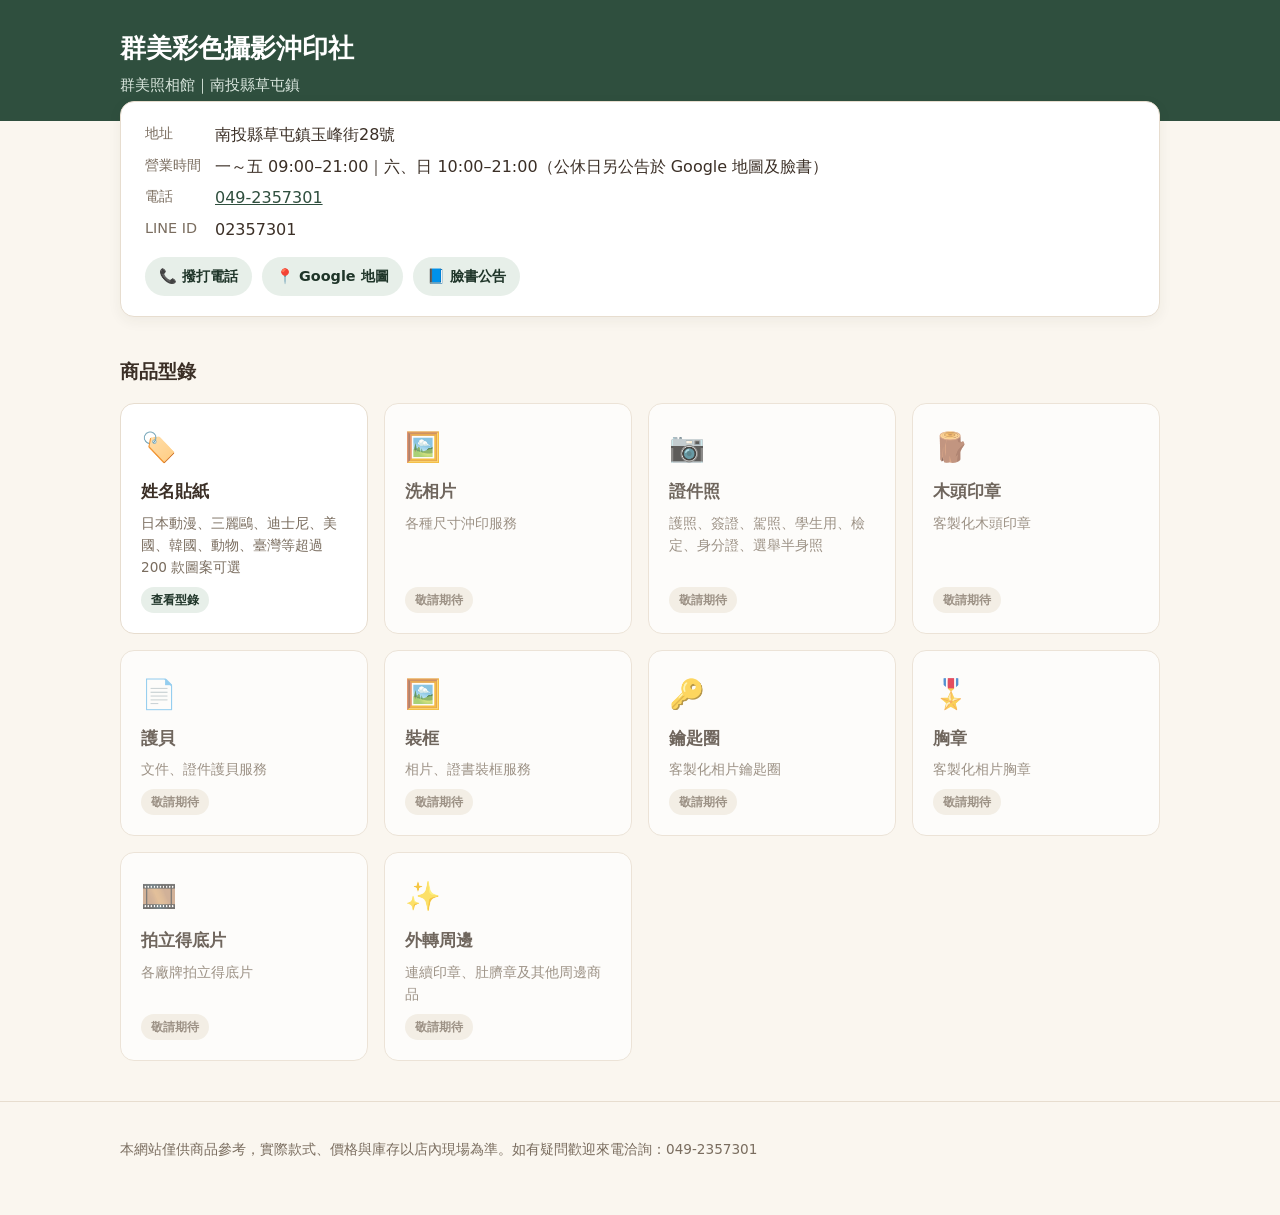
==== index.html @ 198d62b3 "Initial catalog site: shop info homepage + name-stickers product catalog Static HTML/CSS/JS site wit" ====
<!DOCTYPE html>
<html lang="zh-Hant">
<head>
<meta charset="UTF-8">
<meta name="viewport" content="width=device-width, initial-scale=1.0">
<title>群美彩色攝影沖印社｜群美照相館</title>
<meta name="description" content="群美彩色攝影沖印社（群美照相館）商品型錄：洗相片、證件照、姓名貼紙、木頭印章、護貝、裝框、鑰匙圈、胸章、拍立得底片等">
<link rel="stylesheet" href="assets/css/style.css">
</head>
<body>

<header class="site-header">
  <div class="container">
    <h1 class="shop-name">群美彩色攝影沖印社</h1>
    <p class="shop-tagline">群美照相館｜南投縣草屯鎮</p>
  </div>
</header>

<div class="container">
  <section class="contact-card">
    <dl>
      <dt>地址</dt>
      <dd>南投縣草屯鎮玉峰街28號</dd>
      <dt>營業時間</dt>
      <dd>一～五 09:00–21:00｜六、日 10:00–21:00（公休日另公告於 Google 地圖及臉書）</dd>
      <dt>電話</dt>
      <dd><a href="tel:0492357301">049-2357301</a></dd>
      <dt>LINE ID</dt>
      <dd>02357301</dd>
    </dl>
    <div class="contact-links">
      <a href="tel:0492357301">📞 撥打電話</a>
      <a href="https://maps.app.goo.gl/vcmczfnRVmaAkrhf8" target="_blank" rel="noopener">📍 Google 地圖</a>
      <a href="https://www.facebook.com/people/%E7%BE%A4%E7%BE%8E%E7%9B%B8%E9%A4%A8/100057357283445/" target="_blank" rel="noopener">📘 臉書公告</a>
    </div>
  </section>

  <h2 class="section-title">商品型錄</h2>
  <div class="category-grid" id="category-grid"></div>
</div>

<footer class="site-footer">
  <div class="container">
    <p>本網站僅供商品參考，實際款式、價格與庫存以店內現場為準。如有疑問歡迎來電洽詢：049-2357301</p>
  </div>
</footer>

<script src="assets/js/main.js"></script>
<script>
  loadJson("data/categories.json").then((categories) => {
    renderCategoryGrid(categories, document.getElementById("category-grid"));
  });
</script>
</body>
</html>
---- assets/css/style.css ----
:root {
  --color-bg: #faf6ef;
  --color-surface: #ffffff;
  --color-text: #3b2f26;
  --color-text-muted: #7a6d5f;
  --color-accent: #2f4f3e;
  --color-accent-dark: #1f3529;
  --color-accent-soft: #e7efe9;
  --color-border: #e7ddcf;
  --color-badge-soldout: #b5452f;
  --radius: 14px;
  --max-width: 1080px;
}

* { box-sizing: border-box; }

html, body {
  margin: 0;
  padding: 0;
  background: var(--color-bg);
  color: var(--color-text);
  font-family: "Noto Sans TC", "PingFang TC", "Microsoft JhengHei", system-ui, sans-serif;
  line-height: 1.6;
}

a { color: var(--color-accent); }

.container {
  max-width: var(--max-width);
  margin: 0 auto;
  padding: 0 20px;
}

/* Header */
.site-header {
  background: var(--color-accent);
  color: #fff;
  padding: 28px 0 24px;
}

.site-header .shop-name {
  margin: 0;
  font-size: 1.6rem;
  font-weight: 700;
}

.site-header .shop-tagline {
  margin: 4px 0 0;
  color: #d9e6dd;
  font-size: 0.95rem;
}

.breadcrumb {
  padding: 14px 0;
  font-size: 0.9rem;
}

.breadcrumb a { text-decoration: none; }

/* Contact info card */
.contact-card {
  background: var(--color-surface);
  border: 1px solid var(--color-border);
  border-radius: var(--radius);
  padding: 20px 24px;
  margin: -20px auto 32px;
  max-width: var(--max-width);
  box-shadow: 0 4px 14px rgba(59, 47, 38, 0.06);
  position: relative;
  z-index: 1;
}

.contact-card dl {
  display: grid;
  grid-template-columns: auto 1fr;
  gap: 6px 14px;
  margin: 0;
}

.contact-card dt {
  color: var(--color-text-muted);
  font-size: 0.9rem;
  white-space: nowrap;
}

.contact-card dd {
  margin: 0;
}

.contact-links {
  margin-top: 14px;
  display: flex;
  flex-wrap: wrap;
  gap: 10px;
}

.contact-links a {
  display: inline-flex;
  align-items: center;
  gap: 6px;
  background: var(--color-accent-soft);
  color: var(--color-accent-dark);
  text-decoration: none;
  padding: 8px 14px;
  border-radius: 999px;
  font-size: 0.9rem;
  font-weight: 600;
}

.contact-links a:hover { background: #d9e9dd; }

/* Section titles */
.section-title {
  font-size: 1.2rem;
  margin: 0 0 16px;
  padding-top: 8px;
}

/* Category grid */
.category-grid {
  display: grid;
  grid-template-columns: repeat(auto-fill, minmax(220px, 1fr));
  gap: 16px;
  margin-bottom: 40px;
}

.category-card {
  background: var(--color-surface);
  border: 1px solid var(--color-border);
  border-radius: var(--radius);
  padding: 20px;
  text-decoration: none;
  color: var(--color-text);
  display: flex;
  flex-direction: column;
  gap: 8px;
  transition: transform 0.15s ease, box-shadow 0.15s ease;
}

.category-card.is-available:hover {
  transform: translateY(-2px);
  box-shadow: 0 8px 18px rgba(59, 47, 38, 0.1);
}

.category-card .icon { font-size: 1.8rem; }

.category-card .title {
  font-weight: 700;
  font-size: 1.05rem;
}

.category-card .desc {
  font-size: 0.85rem;
  color: var(--color-text-muted);
  flex-grow: 1;
}

.category-card .status {
  font-size: 0.78rem;
  font-weight: 600;
  align-self: flex-start;
  padding: 3px 10px;
  border-radius: 999px;
}

.category-card.is-available .status {
  background: var(--color-accent-soft);
  color: var(--color-accent-dark);
}

.category-card.is-soon {
  opacity: 0.72;
  cursor: default;
}

.category-card.is-soon .status {
  background: #f1ece2;
  color: var(--color-text-muted);
}

/* Filters (name-stickers page) */
.filter-bar {
  display: flex;
  flex-wrap: wrap;
  gap: 8px;
  margin-bottom: 16px;
}

.filter-chip {
  border: 1px solid var(--color-border);
  background: var(--color-surface);
  color: var(--color-text);
  padding: 7px 16px;
  border-radius: 999px;
  font-size: 0.88rem;
  cursor: pointer;
}

.filter-chip.is-active {
  background: var(--color-accent);
  border-color: var(--color-accent);
  color: #fff;
}

.search-box {
  width: 100%;
  padding: 12px 16px;
  border-radius: 999px;
  border: 1px solid var(--color-border);
  font-size: 1rem;
  margin-bottom: 20px;
  background: var(--color-surface);
}

.search-box:focus {
  outline: 2px solid var(--color-accent);
  outline-offset: 1px;
}

.result-count {
  color: var(--color-text-muted);
  font-size: 0.88rem;
  margin: 0 0 14px;
}

/* Product grid */
.product-grid {
  display: grid;
  grid-template-columns: repeat(auto-fill, minmax(150px, 1fr));
  gap: 14px;
  margin-bottom: 40px;
}

.product-card {
  background: var(--color-surface);
  border: 1px solid var(--color-border);
  border-radius: var(--radius);
  overflow: hidden;
  display: flex;
  flex-direction: column;
  position: relative;
}

.product-card .thumb-wrap {
  aspect-ratio: 1 / 1;
  background: var(--color-accent-soft);
  display: flex;
  align-items: center;
  justify-content: center;
  overflow: hidden;
}

.product-card img {
  width: 100%;
  height: 100%;
  object-fit: cover;
  display: block;
}

.product-card .no-image {
  color: var(--color-text-muted);
  font-size: 0.78rem;
  text-align: center;
  padding: 10px;
}

.product-card .info {
  padding: 10px 12px 12px;
}

.product-card .name {
  font-weight: 600;
  font-size: 0.92rem;
  margin: 0 0 4px;
}

.product-card .meta {
  font-size: 0.78rem;
  color: var(--color-text-muted);
  margin: 0 0 6px;
}

.product-card .price {
  font-weight: 700;
  color: var(--color-accent-dark);
  font-size: 1rem;
}

.badge-soldout {
  position: absolute;
  top: 8px;
  right: 8px;
  background: var(--color-badge-soldout);
  color: #fff;
  font-size: 0.72rem;
  font-weight: 700;
  padding: 3px 9px;
  border-radius: 999px;
}

.empty-state {
  text-align: center;
  color: var(--color-text-muted);
  padding: 40px 0;
}

/* Footer */
.site-footer {
  border-top: 1px solid var(--color-border);
  padding: 24px 0 40px;
  color: var(--color-text-muted);
  font-size: 0.85rem;
  margin-top: 40px;
}

@media (max-width: 480px) {
  .contact-card dl { grid-template-columns: 1fr; }
  .contact-card dt { margin-top: 6px; }
}
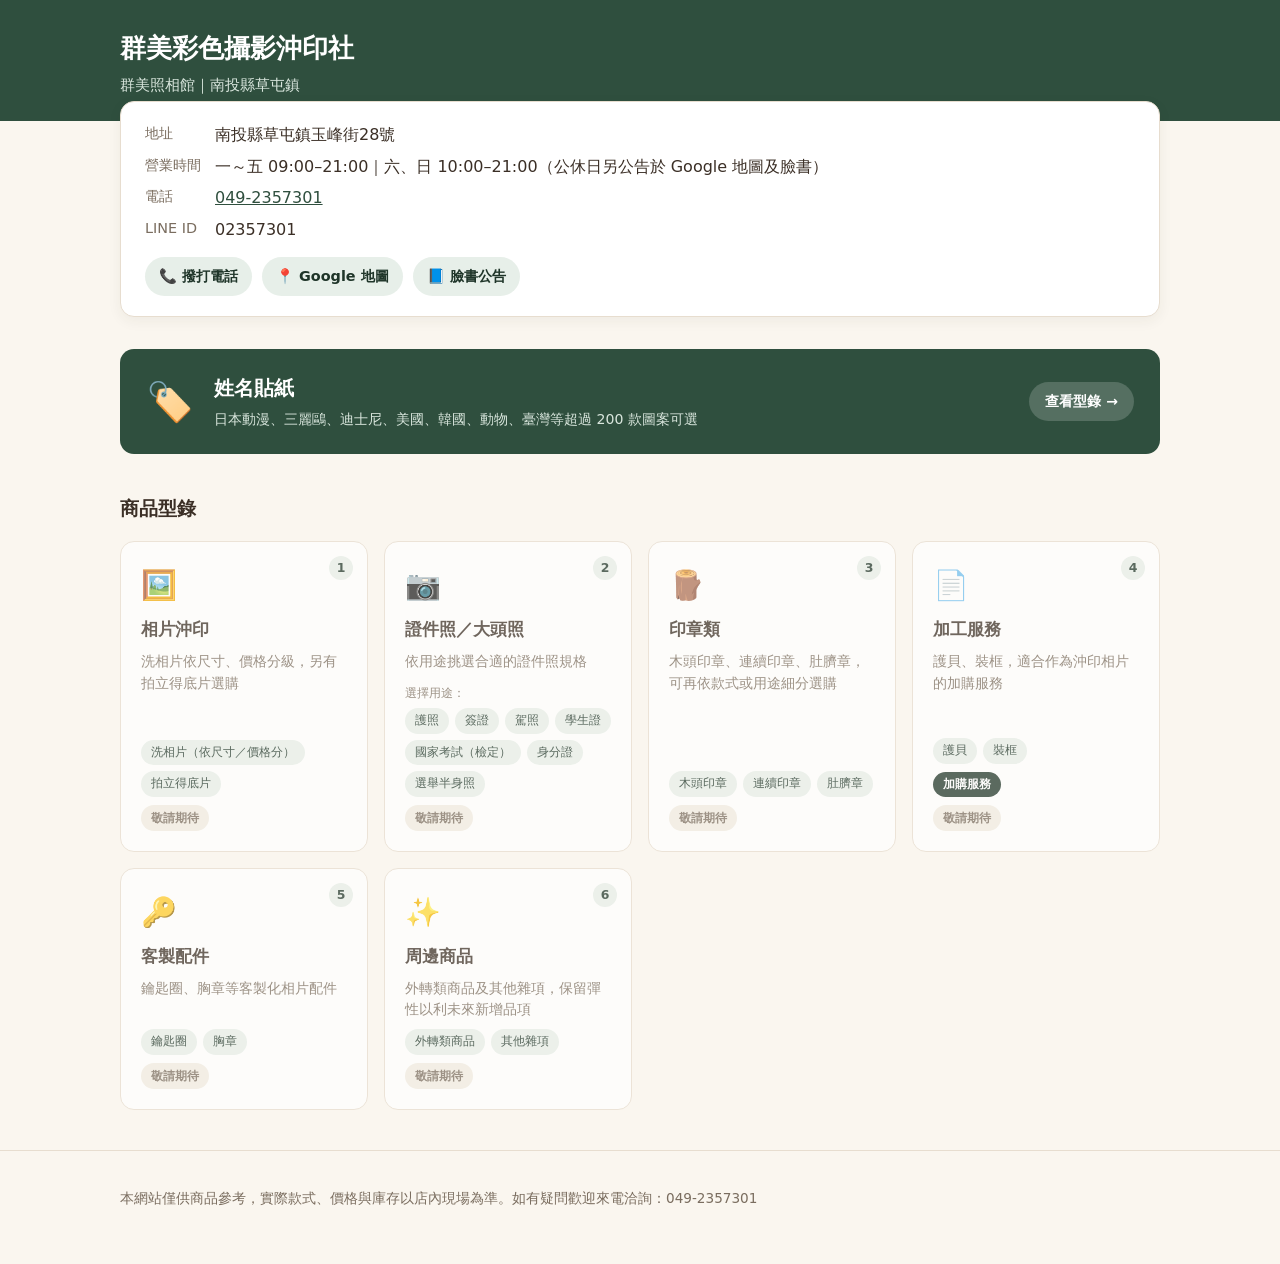
==== commit f228e6b3: "Restructure homepage into 6 categories with 姓名貼紙 as a featured section - 姓名貼紙 now renders as its own" ====
--- a/index.html
+++ b/index.html
@@ -4,7 +4,7 @@
 <meta charset="UTF-8">
 <meta name="viewport" content="width=device-width, initial-scale=1.0">
 <title>群美彩色攝影沖印社｜群美照相館</title>
-<meta name="description" content="群美彩色攝影沖印社（群美照相館）商品型錄：洗相片、證件照、姓名貼紙、木頭印章、護貝、裝框、鑰匙圈、胸章、拍立得底片等">
+<meta name="description" content="群美彩色攝影沖印社（群美照相館）商品型錄：姓名貼紙、相片沖印、證件照、印章類、加工服務、客製配件、周邊商品等">
 <link rel="stylesheet" href="assets/css/style.css">
 </head>
 <body>
@@ -35,6 +35,8 @@
     </div>
   </section>
 
+  <div id="featured-category"></div>
+
   <h2 class="section-title">商品型錄</h2>
   <div class="category-grid" id="category-grid"></div>
 </div>
@@ -48,8 +50,13 @@
 <script src="assets/js/main.js"></script>
 <script>
   loadJson("data/categories.json").then((categories) => {
-    renderCategoryGrid(categories, document.getElementById("category-grid"));
+    const featured = categories.find((c) => c.featured);
+    const numbered = categories
+      .filter((c) => !c.featured)
+      .sort((a, b) => (a.number || 0) - (b.number || 0));
+    renderFeaturedCategory(featured, document.getElementById("featured-category"));
+    renderCategoryGrid(numbered, document.getElementById("category-grid"));
   });
 </script>
 </body>
-</html>
+</html>
--- a/assets/css/style.css
+++ b/assets/css/style.css
@@ -116,6 +116,54 @@
   padding-top: 8px;
 }
 
+/* Featured category (姓名貼紙 independent section) */
+.featured-card {
+  display: flex;
+  align-items: center;
+  gap: 20px;
+  background: var(--color-accent);
+  color: #fff;
+  border-radius: var(--radius);
+  padding: 22px 26px;
+  margin-bottom: 32px;
+  text-decoration: none;
+  transition: transform 0.15s ease, box-shadow 0.15s ease;
+}
+
+.featured-card:hover {
+  transform: translateY(-2px);
+  box-shadow: 0 10px 24px rgba(31, 53, 41, 0.3);
+}
+
+.featured-icon {
+  font-size: 2.4rem;
+  flex-shrink: 0;
+}
+
+.featured-body { flex: 1; min-width: 0; }
+
+.featured-title {
+  margin: 0 0 4px;
+  font-size: 1.25rem;
+  color: #fff;
+}
+
+.featured-desc {
+  margin: 0;
+  font-size: 0.88rem;
+  color: #d9e6dd;
+}
+
+.featured-cta {
+  font-weight: 700;
+  white-space: nowrap;
+  background: rgba(255, 255, 255, 0.18);
+  padding: 8px 16px;
+  border-radius: 999px;
+  font-size: 0.88rem;
+  flex-shrink: 0;
+}
+
 /* Category grid */
 .category-grid {
   display: grid;
@@ -134,7 +182,54 @@
   display: flex;
   flex-direction: column;
   gap: 8px;
+  position: relative;
   transition: transform 0.15s ease, box-shadow 0.15s ease;
+}
+
+.category-number {
+  position: absolute;
+  top: 14px;
+  right: 14px;
+  width: 24px;
+  height: 24px;
+  border-radius: 50%;
+  background: var(--color-accent-soft);
+  color: var(--color-accent-dark);
+  font-size: 0.78rem;
+  font-weight: 700;
+  display: flex;
+  align-items: center;
+  justify-content: center;
+}
+
+.subtag-label {
+  font-size: 0.78rem;
+  color: var(--color-text-muted);
+  margin: 2px 0 -2px;
+}
+
+.subtag-wrap {
+  display: flex;
+  flex-wrap: wrap;
+  gap: 6px;
+}
+
+.subtag {
+  background: var(--color-accent-soft);
+  color: var(--color-accent-dark);
+  font-size: 0.76rem;
+  padding: 3px 10px;
+  border-radius: 999px;
+}
+
+.service-tag {
+  align-self: flex-start;
+  background: var(--color-accent-dark);
+  color: #fff;
+  font-size: 0.74rem;
+  font-weight: 700;
+  padding: 3px 10px;
+  border-radius: 999px;
 }
 
 .category-card.is-available:hover {
@@ -178,6 +273,35 @@
   color: var(--color-text-muted);
 }
 
+/* Order info box */
+.order-info {
+  background: var(--color-accent-soft);
+  border: 1px solid var(--color-border);
+  border-radius: var(--radius);
+  padding: 18px 22px;
+  margin-bottom: 24px;
+}
+
+.order-info-title {
+  margin: 0 0 8px;
+  font-size: 1.05rem;
+}
+
+.order-info ol {
+  margin: 8px 0;
+  padding-left: 1.4em;
+}
+
+.order-info li {
+  margin-bottom: 4px;
+}
+
+.order-info-contact {
+  margin: 10px 0 0;
+  font-weight: 700;
+  color: var(--color-accent-dark);
+}
+
 /* Filters (name-stickers page) */
 .filter-bar {
   display: flex;
@@ -194,6 +318,11 @@
   border-radius: 999px;
   font-size: 0.88rem;
   cursor: pointer;
+}
+
+.filter-chip.is-coming-soon {
+  color: var(--color-text-muted);
+  border-style: dashed;
 }
 
 .filter-chip.is-active {
@@ -239,6 +368,11 @@
   display: flex;
   flex-direction: column;
   position: relative;
+  cursor: pointer;
+}
+
+.product-card:hover {
+  box-shadow: 0 6px 16px rgba(59, 47, 38, 0.1);
 }
 
 .product-card .thumb-wrap {
@@ -248,6 +382,7 @@
   align-items: center;
   justify-content: center;
   overflow: hidden;
+  position: relative;
 }
 
 .product-card img {
@@ -286,16 +421,36 @@
   font-size: 1rem;
 }
 
+.badge-soldout,
+.badge-gift {
+  position: absolute;
+  right: 8px;
+  color: #fff;
+  font-size: 0.72rem;
+  font-weight: 700;
+  padding: 3px 9px;
+  border-radius: 999px;
+}
+
 .badge-soldout {
-  position: absolute;
   top: 8px;
-  right: 8px;
   background: var(--color-badge-soldout);
-  color: #fff;
-  font-size: 0.72rem;
-  font-weight: 700;
-  padding: 3px 9px;
-  border-radius: 999px;
+}
+
+.badge-gift {
+  top: 8px;
+  background: var(--color-accent);
+}
+
+.badge-soldout + .badge-gift,
+.badge-gift + .badge-soldout {
+  top: 36px;
+}
+
+.id-tag {
+  color: var(--color-text-muted);
+  font-weight: 400;
+  font-size: 0.82rem;
 }
 
 .empty-state {
@@ -317,3 +472,108 @@
   .contact-card dl { grid-template-columns: 1fr; }
   .contact-card dt { margin-top: 6px; }
 }
+
+/* Product detail modal */
+.modal-overlay {
+  position: fixed;
+  inset: 0;
+  background: rgba(30, 24, 18, 0.6);
+  display: flex;
+  align-items: center;
+  justify-content: center;
+  padding: 20px;
+  z-index: 100;
+}
+
+.modal-overlay[hidden] { display: none; }
+
+.modal-box {
+  background: var(--color-surface);
+  border-radius: var(--radius);
+  max-width: 640px;
+  width: 100%;
+  max-height: 90vh;
+  overflow-y: auto;
+  position: relative;
+  padding: 20px;
+}
+
+.modal-close {
+  position: absolute;
+  top: 10px;
+  right: 10px;
+  width: 36px;
+  height: 36px;
+  border-radius: 999px;
+  border: none;
+  background: var(--color-accent-soft);
+  color: var(--color-accent-dark);
+  font-size: 1.4rem;
+  line-height: 1;
+  cursor: pointer;
+  z-index: 1;
+}
+
+.modal-images {
+  display: flex;
+  gap: 14px;
+  flex-wrap: wrap;
+  margin-bottom: 16px;
+}
+
+.modal-image-block {
+  flex: 1 1 200px;
+  text-align: center;
+}
+
+.modal-img {
+  width: 100%;
+  max-height: 320px;
+  object-fit: contain;
+  background: var(--color-accent-soft);
+  border-radius: 10px;
+}
+
+.modal-image-block .no-image {
+  aspect-ratio: 1 / 1;
+  background: var(--color-accent-soft);
+  border-radius: 10px;
+  display: flex;
+  align-items: center;
+  justify-content: center;
+  color: var(--color-text-muted);
+}
+
+.modal-image-caption {
+  margin: 8px 0 0;
+  font-size: 0.85rem;
+  color: var(--color-text-muted);
+}
+
+.modal-name {
+  margin: 0 0 6px;
+  font-size: 1.2rem;
+}
+
+.modal-meta {
+  color: var(--color-text-muted);
+  margin: 0 0 8px;
+}
+
+.modal-price {
+  font-size: 1.3rem;
+  font-weight: 700;
+  color: var(--color-accent-dark);
+  margin: 0 0 8px;
+}
+
+.modal-soldout {
+  display: inline-block;
+  background: var(--color-badge-soldout);
+  color: #fff;
+  font-weight: 700;
+  font-size: 0.85rem;
+  padding: 4px 12px;
+  border-radius: 999px;
+  margin: 0;
+}
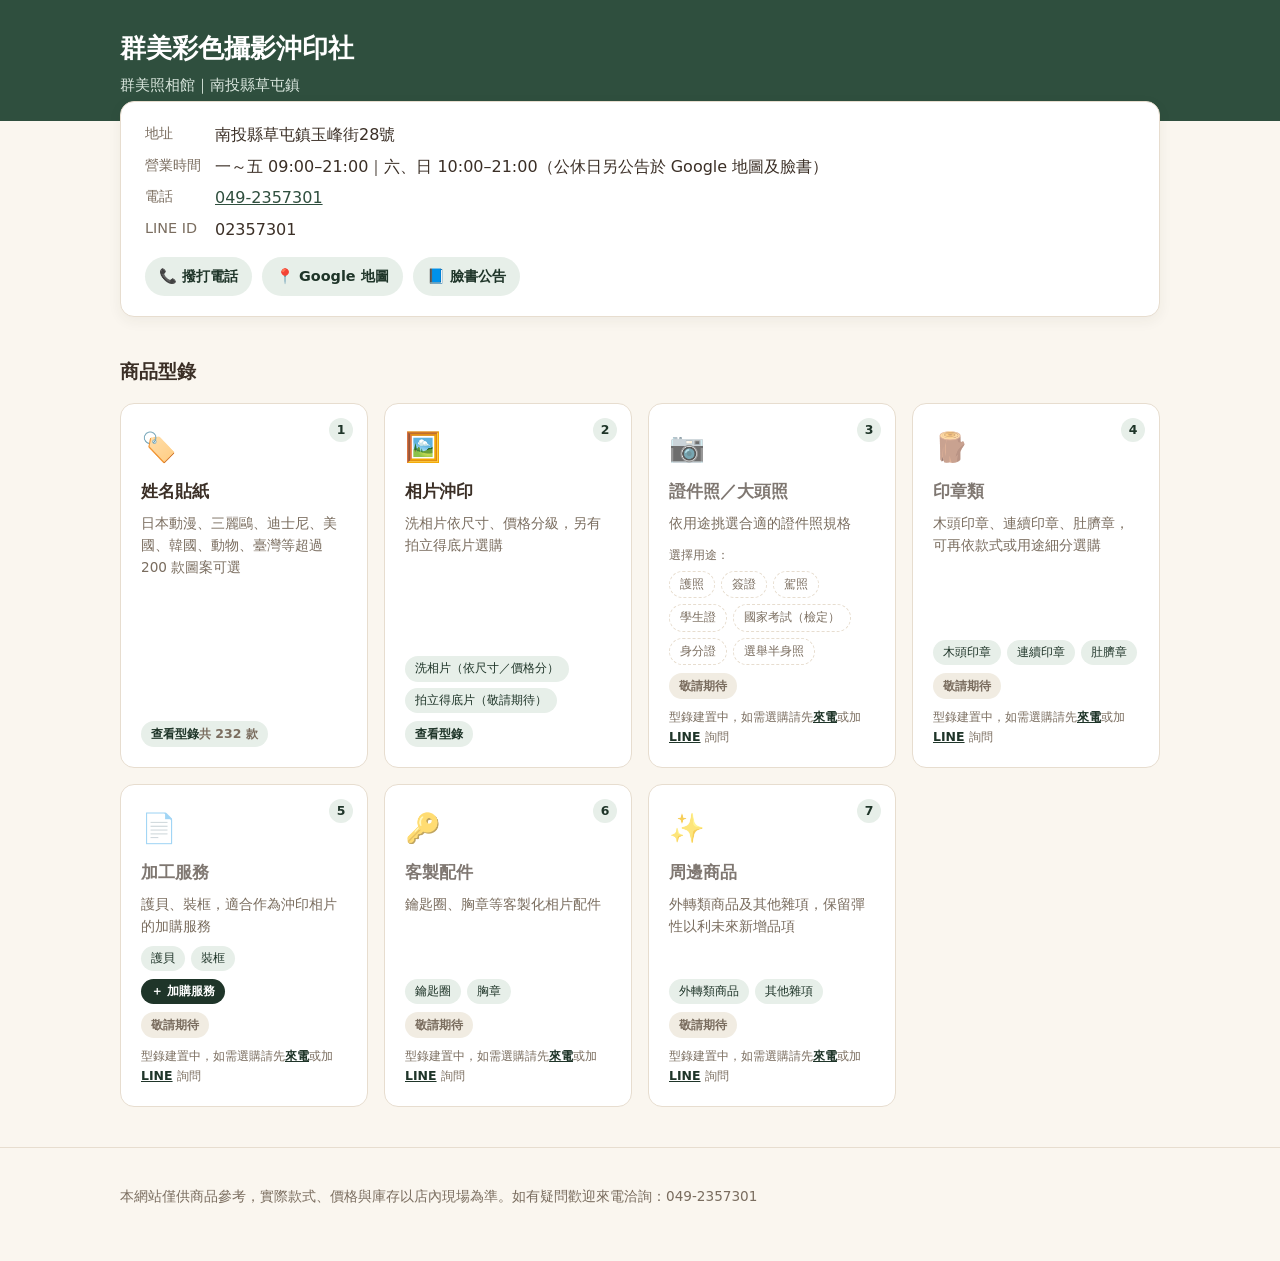
==== commit 3fa7d233: "Merge 姓名貼紙 into the numbered category grid as item 1 of 7 - Removed the standalone featured banner; " ====
--- a/index.html
+++ b/index.html
@@ -35,8 +35,6 @@
     </div>
   </section>
 
-  <div id="featured-category"></div>
-
   <h2 class="section-title">商品型錄</h2>
   <div class="category-grid" id="category-grid"></div>
 </div>
@@ -50,12 +48,8 @@
 <script src="assets/js/main.js"></script>
 <script>
   loadJson("data/categories.json").then((categories) => {
-    const featured = categories.find((c) => c.featured);
-    const numbered = categories
-      .filter((c) => !c.featured)
-      .sort((a, b) => (a.number || 0) - (b.number || 0));
-    renderFeaturedCategory(featured, document.getElementById("featured-category"));
-    renderCategoryGrid(numbered, document.getElementById("category-grid"));
+    const sorted = [...categories].sort((a, b) => (a.number || 0) - (b.number || 0));
+    renderCategoryGrid(sorted, document.getElementById("category-grid"));
   });
 </script>
 </body>
--- a/assets/css/style.css
+++ b/assets/css/style.css
@@ -116,52 +116,61 @@
   padding-top: 8px;
 }
 
-/* Featured category (姓名貼紙 independent section) */
-.featured-card {
-  display: flex;
-  align-items: center;
-  gap: 20px;
-  background: var(--color-accent);
-  color: #fff;
+/* Price table */
+.table-wrap {
+  overflow-x: auto;
+  margin-bottom: 24px;
+  border: 1px solid var(--color-border);
   border-radius: var(--radius);
-  padding: 22px 26px;
-  margin-bottom: 32px;
-  text-decoration: none;
-  transition: transform 0.15s ease, box-shadow 0.15s ease;
-}
-
-.featured-card:hover {
-  transform: translateY(-2px);
-  box-shadow: 0 10px 24px rgba(31, 53, 41, 0.3);
-}
-
-.featured-icon {
-  font-size: 2.4rem;
-  flex-shrink: 0;
-}
-
-.featured-body { flex: 1; min-width: 0; }
-
-.featured-title {
-  margin: 0 0 4px;
-  font-size: 1.25rem;
-  color: #fff;
-}
-
-.featured-desc {
-  margin: 0;
-  font-size: 0.88rem;
-  color: #d9e6dd;
-}
-
-.featured-cta {
-  font-weight: 700;
+}
+
+.price-table {
+  width: 100%;
+  border-collapse: collapse;
+  background: var(--color-surface);
+  font-size: 0.92rem;
+}
+
+.price-table th,
+.price-table td {
+  padding: 12px 16px;
+  text-align: left;
   white-space: nowrap;
-  background: rgba(255, 255, 255, 0.18);
-  padding: 8px 16px;
-  border-radius: 999px;
-  font-size: 0.88rem;
-  flex-shrink: 0;
+}
+
+.price-table thead th {
+  background: var(--color-accent-soft);
+  color: var(--color-accent-dark);
+  font-weight: 700;
+}
+
+.price-table tbody tr:not(:last-child) {
+  border-bottom: 1px solid var(--color-border);
+}
+
+.price-table .col-note {
+  color: var(--color-text-muted);
+  white-space: normal;
+}
+
+.price-table .col-price {
+  font-weight: 700;
+  color: var(--color-accent-dark);
+}
+
+.size-chart-gallery {
+  display: flex;
+  flex-direction: column;
+  gap: 16px;
+  margin-bottom: 24px;
+}
+
+.size-chart-gallery img {
+  width: 100%;
+  height: auto;
+  border-radius: var(--radius);
+  border: 1px solid var(--color-border);
+  background: var(--color-surface);
 }
 
 /* Category grid */
@@ -222,6 +231,12 @@
   border-radius: 999px;
 }
 
+.subtag.is-soon {
+  background: transparent;
+  border: 1px dashed var(--color-border);
+  color: var(--color-text-muted);
+}
+
 .service-tag {
   align-self: flex-start;
   background: var(--color-accent-dark);
@@ -250,10 +265,16 @@
   flex-grow: 1;
 }
 
+.status-row {
+  display: flex;
+  align-items: center;
+  gap: 8px;
+  flex-wrap: wrap;
+}
+
 .category-card .status {
   font-size: 0.78rem;
   font-weight: 600;
-  align-self: flex-start;
   padding: 3px 10px;
   border-radius: 999px;
 }
@@ -263,14 +284,36 @@
   color: var(--color-accent-dark);
 }
 
+.count-badge {
+  font-size: 0.78rem;
+  color: var(--color-text-muted);
+  font-weight: 600;
+}
+
 .category-card.is-soon {
-  opacity: 0.72;
   cursor: default;
+}
+
+.category-card.is-soon .icon,
+.category-card.is-soon .title {
+  opacity: 0.65;
 }
 
 .category-card.is-soon .status {
   background: #f1ece2;
   color: var(--color-text-muted);
+}
+
+.inquiry-line {
+  margin: 0;
+  font-size: 0.78rem;
+  color: var(--color-text-muted);
+}
+
+.inquiry-link {
+  font-weight: 700;
+  color: var(--color-accent-dark);
+  text-decoration: underline;
 }
 
 /* Order info box */
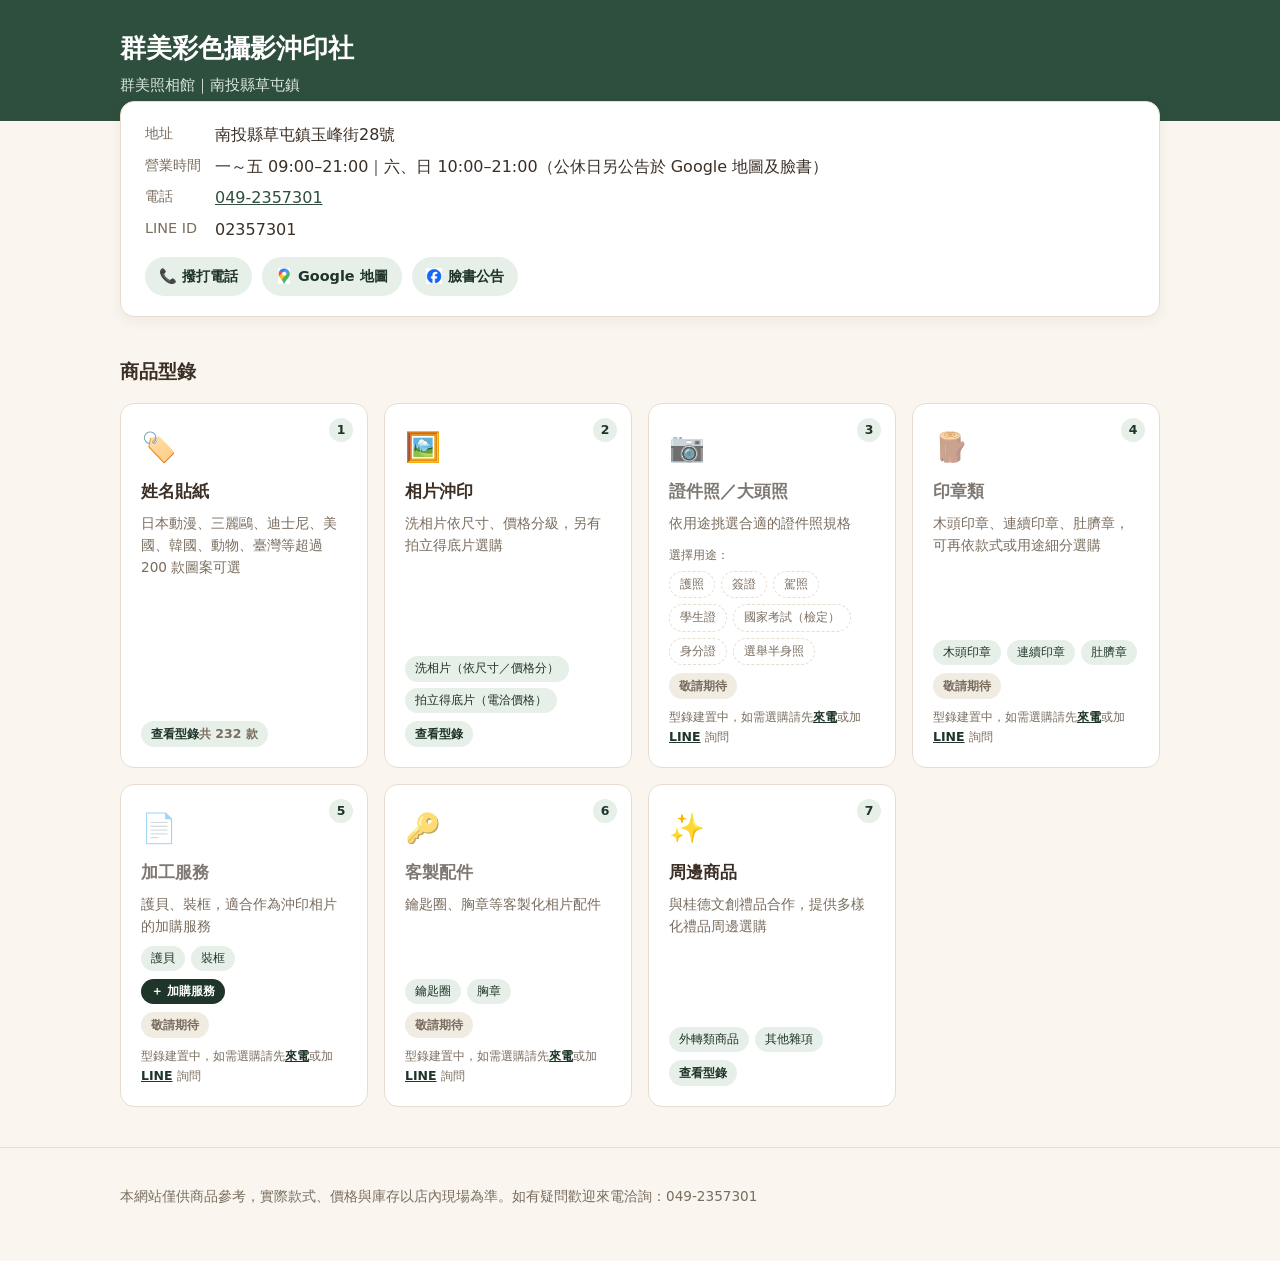
==== commit 10baf88e: "Replace emoji with real Facebook/Google Maps logos on homepage Google Maps pin was cropped to remove" ====
--- a/index.html
+++ b/index.html
@@ -30,8 +30,8 @@
     </dl>
     <div class="contact-links">
       <a href="tel:0492357301">📞 撥打電話</a>
-      <a href="https://maps.app.goo.gl/vcmczfnRVmaAkrhf8" target="_blank" rel="noopener">📍 Google 地圖</a>
-      <a href="https://www.facebook.com/people/%E7%BE%A4%E7%BE%8E%E7%9B%B8%E9%A4%A8/100057357283445/" target="_blank" rel="noopener">📘 臉書公告</a>
+      <a href="https://maps.app.goo.gl/vcmczfnRVmaAkrhf8" target="_blank" rel="noopener"><img src="assets/images/icons/googlemap.png" alt="" class="link-icon"> Google 地圖</a>
+      <a href="https://www.facebook.com/people/%E7%BE%A4%E7%BE%8E%E7%9B%B8%E9%A4%A8/100057357283445/" target="_blank" rel="noopener"><img src="assets/images/icons/facebook.png" alt="" class="link-icon"> 臉書公告</a>
     </div>
   </section>
 
--- a/assets/css/style.css
+++ b/assets/css/style.css
@@ -109,6 +109,13 @@
 
 .contact-links a:hover { background: #d9e9dd; }
 
+.link-icon {
+  width: 16px;
+  height: 16px;
+  object-fit: contain;
+  display: block;
+}
+
 /* Section titles */
 .section-title {
   font-size: 1.2rem;
@@ -172,6 +179,83 @@
   border: 1px solid var(--color-border);
   background: var(--color-surface);
 }
+
+.instax-card {
+  display: flex;
+  align-items: center;
+  gap: 20px;
+  background: var(--color-surface);
+  border: 1px solid var(--color-border);
+  border-radius: var(--radius);
+  padding: 18px 22px;
+  margin-bottom: 24px;
+}
+
+.instax-card img {
+  width: 100px;
+  height: 100px;
+  object-fit: contain;
+  flex-shrink: 0;
+  background: var(--color-accent-soft);
+  border-radius: 10px;
+}
+
+.instax-name {
+  margin: 0 0 6px;
+  font-weight: 700;
+}
+
+.instax-note {
+  margin: 0;
+  color: var(--color-text-muted);
+  font-size: 0.92rem;
+}
+
+.instax-note a {
+  font-weight: 700;
+  color: var(--color-accent-dark);
+}
+
+.partner-card {
+  display: flex;
+  align-items: flex-start;
+  gap: 20px;
+  background: var(--color-surface);
+  border: 1px solid var(--color-border);
+  border-radius: var(--radius);
+  padding: 22px 26px;
+  margin-bottom: 20px;
+}
+
+.partner-icon {
+  font-size: 2.2rem;
+  flex-shrink: 0;
+}
+
+.partner-title {
+  margin: 0 0 6px;
+  font-weight: 700;
+  font-size: 1.05rem;
+}
+
+.partner-desc {
+  margin: 0 0 14px;
+  color: var(--color-text-muted);
+  font-size: 0.9rem;
+}
+
+.partner-link {
+  display: inline-block;
+  background: var(--color-accent);
+  color: #fff;
+  font-weight: 700;
+  padding: 9px 20px;
+  border-radius: 999px;
+  text-decoration: none;
+  font-size: 0.9rem;
+}
+
+.partner-link:hover { background: var(--color-accent-dark); }
 
 /* Category grid */
 .category-grid {
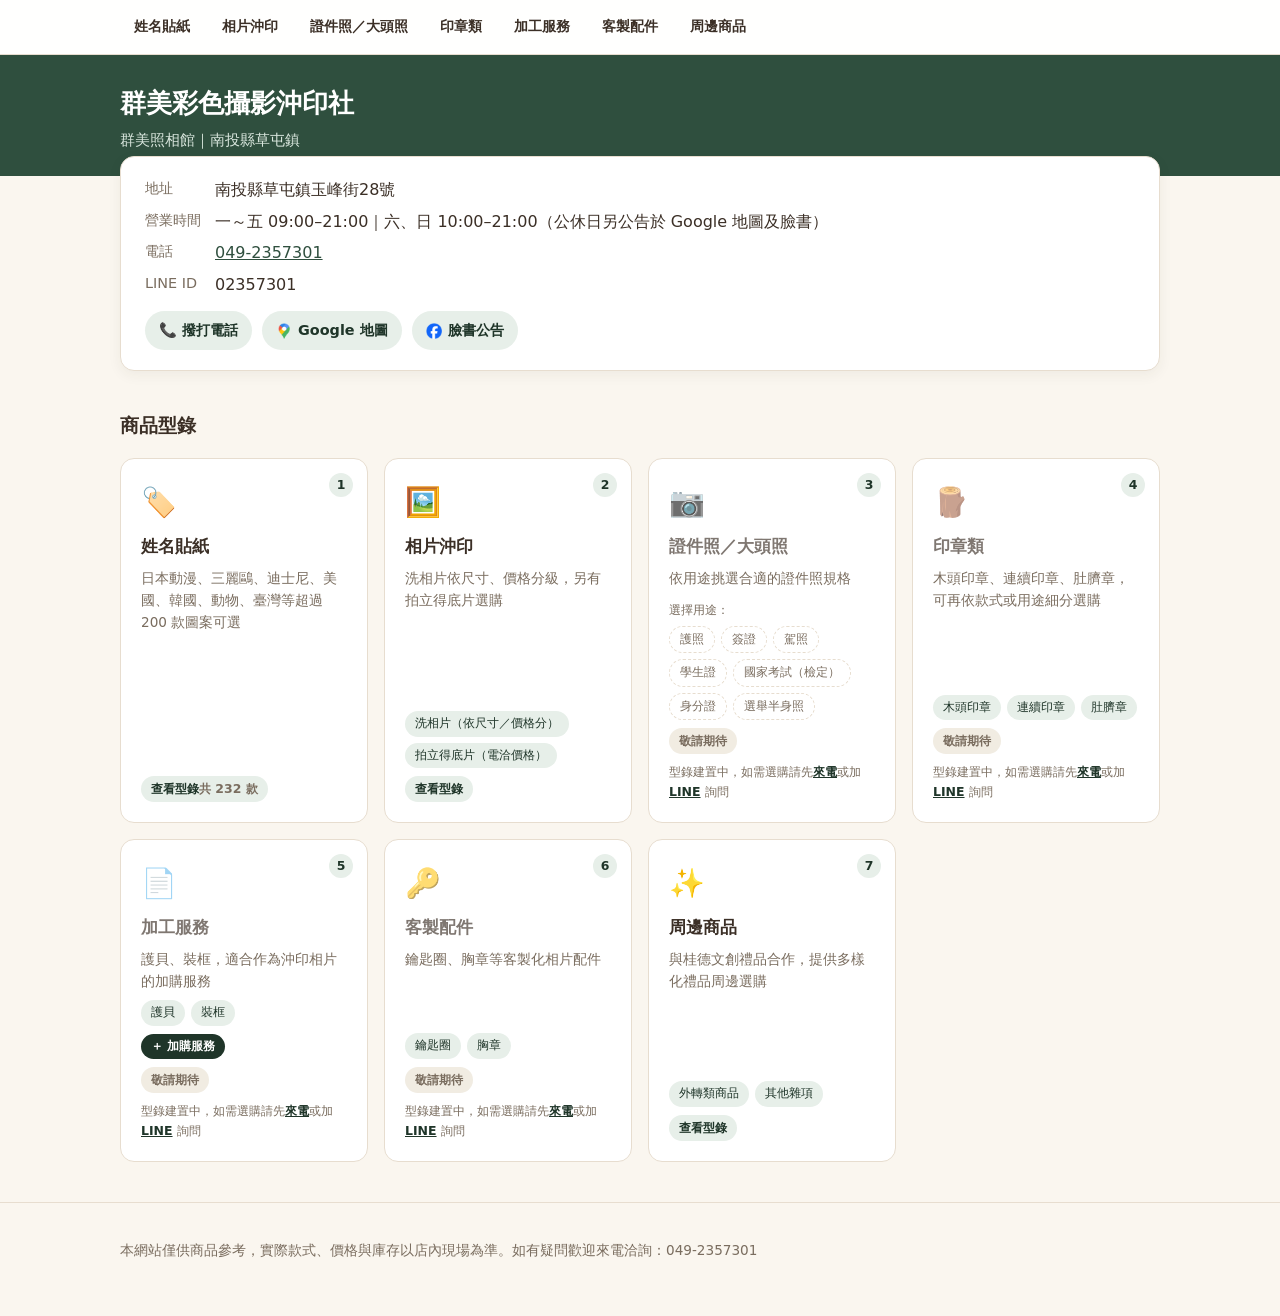
==== commit 025d842a: "Add sticky top nav bar across all pages, use transparent-bg logos - New Apple/Nike-style nav bar lis" ====
--- a/index.html
+++ b/index.html
@@ -8,6 +8,8 @@
 <link rel="stylesheet" href="assets/css/style.css">
 </head>
 <body>
+
+<nav class="top-nav"><div class="container top-nav-inner" id="top-nav"></div></nav>
 
 <header class="site-header">
   <div class="container">
@@ -50,6 +52,8 @@
   loadJson("data/categories.json").then((categories) => {
     const sorted = [...categories].sort((a, b) => (a.number || 0) - (b.number || 0));
     renderCategoryGrid(sorted, document.getElementById("category-grid"));
+    renderTopNav(sorted, document.getElementById("top-nav"), "");
+    scrollToHash();
   });
 </script>
 </body>
--- a/assets/css/style.css
+++ b/assets/css/style.css
@@ -31,6 +31,43 @@
   padding: 0 20px;
 }
 
+/* Top nav (Apple/Nike-style category bar, sticky across all pages) */
+.top-nav {
+  position: sticky;
+  top: 0;
+  z-index: 50;
+  background: rgba(255, 255, 255, 0.92);
+  backdrop-filter: blur(6px);
+  border-bottom: 1px solid var(--color-border);
+}
+
+.top-nav-inner {
+  display: flex;
+  flex-wrap: nowrap;
+  overflow-x: auto;
+  gap: 4px;
+  padding: 10px 20px;
+  scrollbar-width: none;
+}
+
+.top-nav-inner::-webkit-scrollbar { display: none; }
+
+.top-nav-link {
+  color: var(--color-text);
+  text-decoration: none;
+  font-size: 0.85rem;
+  font-weight: 600;
+  padding: 6px 14px;
+  border-radius: 999px;
+  white-space: nowrap;
+  flex-shrink: 0;
+}
+
+.top-nav-link:hover {
+  background: var(--color-accent-soft);
+  color: var(--color-accent-dark);
+}
+
 /* Header */
 .site-header {
   background: var(--color-accent);
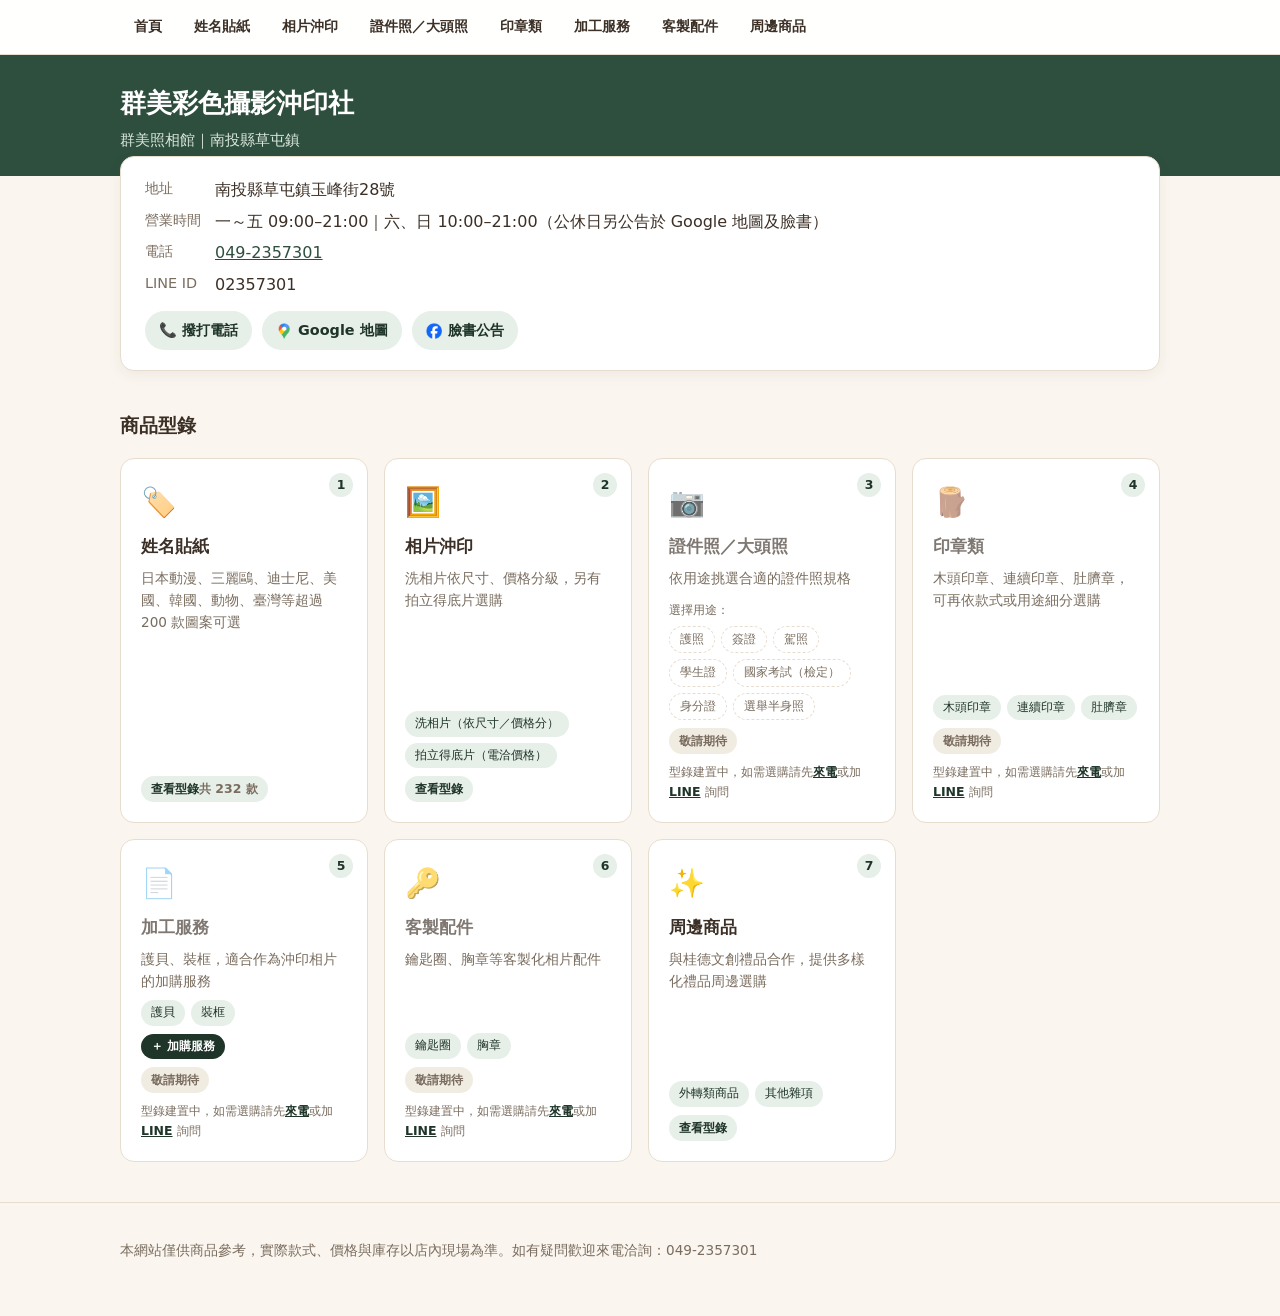
==== commit e780ee35: "Add 首頁 link to nav, shorten inner-page subtitle, add photo order steps - Top nav now starts with a 首" ====
--- a/index.html
+++ b/index.html
@@ -9,7 +9,7 @@
 </head>
 <body>
 
-<nav class="top-nav"><div class="container top-nav-inner" id="top-nav"></div></nav>
+<nav class="top-nav"><div class="container top-nav-inner" id="top-nav"><a class="top-nav-link" href="index.html">首頁</a></div></nav>
 
 <header class="site-header">
   <div class="container">
